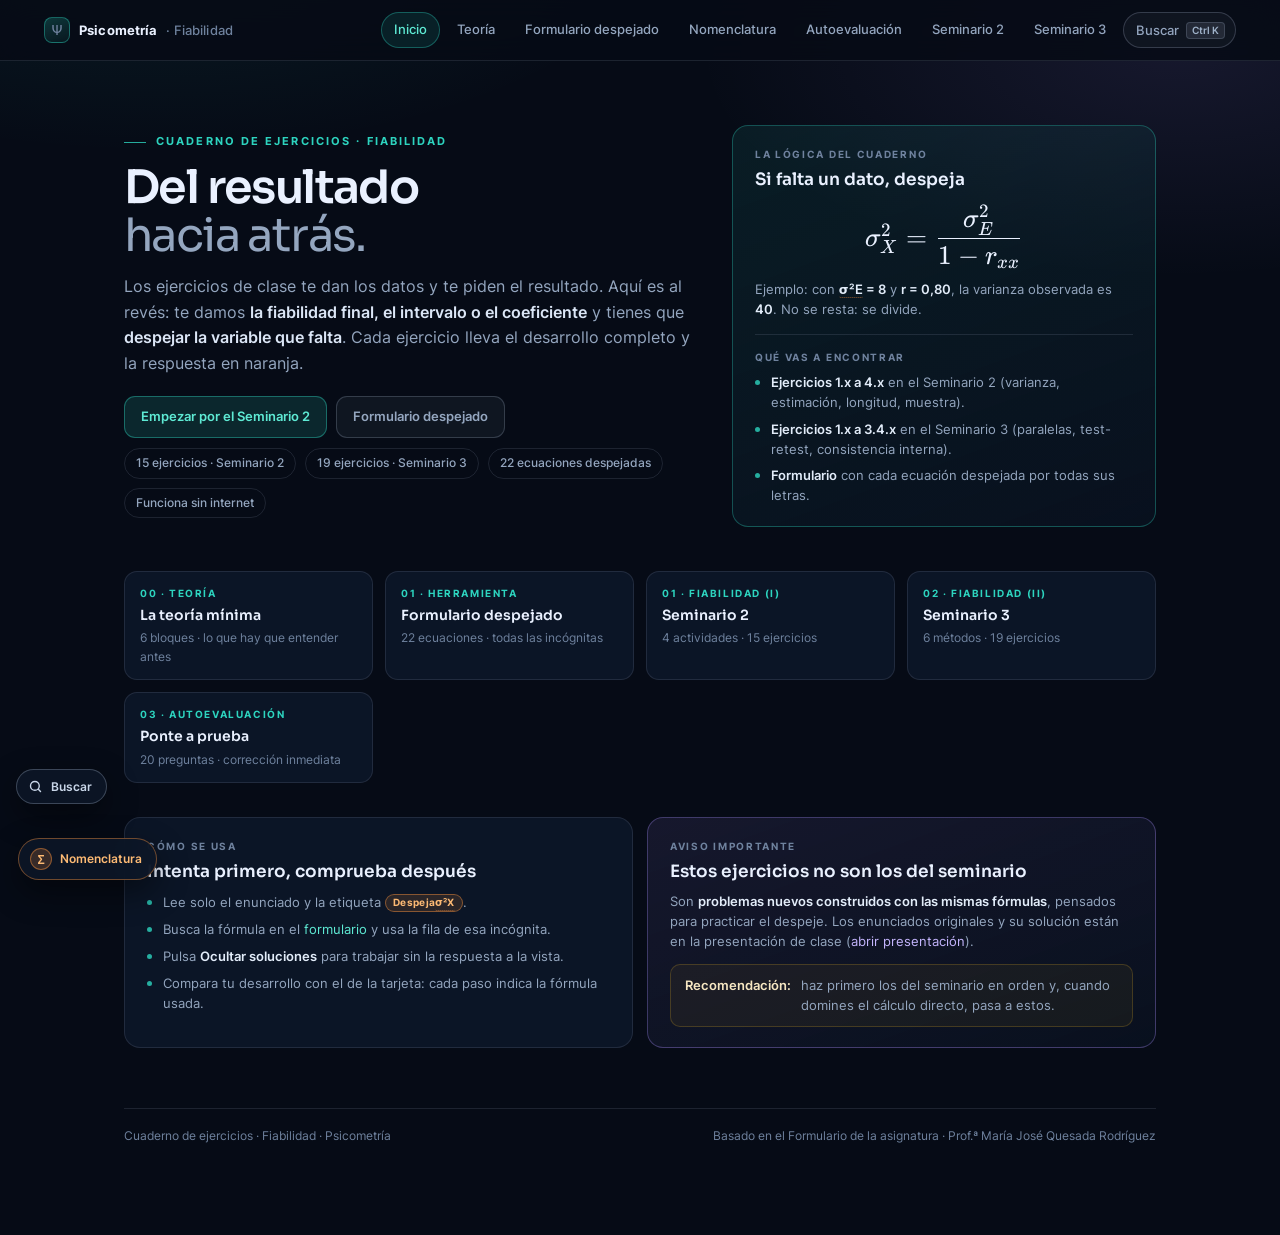
==== ejercicios/index.html @ 7c45e70c "Fiabilidad (Seminarios 2 y 3): presentacion, ejercicios, formulario, nomenclatura y autoevaluacion" ====
<!DOCTYPE html>
<html lang="es">
<head>
<meta charset="UTF-8">
<meta name="viewport" content="width=device-width, initial-scale=1.0">
<meta name="theme-color" content="#060b16">
<title>Cuaderno de ejercicios · Fiabilidad</title>
<meta name="description" content="Ejercicios inversos de fiabilidad (Seminarios 2 y 3) con formulario despejado y soluciones paso a paso.">
<link rel="icon" type="image/svg+xml" href="assets/favicon.svg">
<link rel="stylesheet" href="assets/vendor/katex/katex.min.css">
<link rel="stylesheet" href="assets/css/ejercicios.css">
<link rel="stylesheet" href="assets/css/glosario.css">
<link rel="stylesheet" href="assets/css/buscador.css">
</head>
<body class="ejercicios">

<header class="topbar">
  <a class="brand" href="index.html"><span class="brand__mark">Ψ</span><b>Psicometría</b> <span>· Fiabilidad</span></a>
  <nav class="topnav" aria-label="Secciones">
    <a href="index.html" class="is-active">Inicio</a>
    <a href="teoria.html">Teoría</a>
    <a href="formulario.html">Formulario despejado</a>
    <a href="nomenclatura.html">Nomenclatura</a>
    <a href="autoevaluacion.html">Autoevaluación</a>
    <a href="seminario2.html">Seminario 2</a>
    <a href="seminario3.html">Seminario 3</a>
  </nav>
</header>

<main class="wrap">

<section class="hero">
  <div>
    <div class="eyebrow">Cuaderno de ejercicios · Fiabilidad</div>
    <h1>Del resultado<br><span class="thin">hacia atrás.</span></h1>
    <p class="lead">
      Los ejercicios de clase te dan los datos y te piden el resultado. Aquí es al revés:
      te damos <b>la fiabilidad final, el intervalo o el coeficiente</b> y tienes que
      <b>despejar la variable que falta</b>. Cada ejercicio lleva el desarrollo completo y
      la respuesta en naranja.
    </p>
    <div class="tools">
      <a class="btn" href="seminario2.html">Empezar por el Seminario 2</a>
      <a class="btn btn--ghost" href="formulario.html">Formulario despejado</a>
    </div>
    <div class="tools" style="margin-top:10px">
      <span class="chip">15 ejercicios · Seminario 2</span>
      <span class="chip">19 ejercicios · Seminario 3</span>
      <span class="chip">22 ecuaciones despejadas</span>
      <span class="chip">Funciona sin internet</span>
    </div>
  </div>

  <aside class="card card--accent">
    <div class="card__label">La lógica del cuaderno</div>
    <div class="card__title">Si falta un dato, despeja</div>
    <div class="bigfx">\( \sigma^2_X=\dfrac{\sigma^2_E}{1-r_{xx}} \)</div>
    <div class="card__text">Ejemplo: con <b>σ²E = 8</b> y <b>r = 0,80</b>, la varianza observada es <b>40</b>. No se resta: se divide.</div>
    <div class="hr"></div>
    <div class="card__label" style="margin-top:10px">Qué vas a encontrar</div>
    <ul class="list">
      <li><b>Ejercicios 1.x a 4.x</b> en el Seminario 2 (varianza, estimación, longitud, muestra).</li>
      <li><b>Ejercicios 1.x a 3.4.x</b> en el Seminario 3 (paralelas, test-retest, consistencia interna).</li>
      <li><b>Formulario</b> con cada ecuación despejada por todas sus letras.</li>
    </ul>
  </aside>
</section>

<section style="margin-top:44px">
  <div class="toc">
    <a href="teoria.html">
      <div class="toc__n">00 · Teoría</div>
      <div class="toc__t">La teoría mínima</div>
      <div class="toc__d">6 bloques · lo que hay que entender antes</div>
    </a>
    <a href="formulario.html">
      <div class="toc__n">01 · Herramienta</div>
      <div class="toc__t">Formulario despejado</div>
      <div class="toc__d">22 ecuaciones · todas las incógnitas</div>
    </a>
    <a href="seminario2.html">
      <div class="toc__n">01 · Fiabilidad (I)</div>
      <div class="toc__t">Seminario 2</div>
      <div class="toc__d">4 actividades · 15 ejercicios</div>
    </a>
    <a href="seminario3.html">
      <div class="toc__n">02 · Fiabilidad (II)</div>
      <div class="toc__t">Seminario 3</div>
      <div class="toc__d">6 métodos · 19 ejercicios</div>
    </a>
    <a href="autoevaluacion.html">
      <div class="toc__n">03 · Autoevaluación</div>
      <div class="toc__t">Ponte a prueba</div>
      <div class="toc__d">20 preguntas · corrección inmediata</div>
    </a>
  </div>
</section>

<section style="margin-top:34px" class="grid2">
  <div class="card">
    <div class="card__label">Cómo se usa</div>
    <div class="card__title">Intenta primero, comprueba después</div>
    <ul class="list">
      <li>Lee solo el enunciado y la etiqueta <span class="qtag">Despeja σ²X</span>.</li>
      <li>Busca la fórmula en el <a href="formulario.html" style="color:var(--teal-l)">formulario</a> y usa la fila de esa incógnita.</li>
      <li>Pulsa <b>Ocultar soluciones</b> para trabajar sin la respuesta a la vista.</li>
      <li>Compara tu desarrollo con el de la tarjeta: cada paso indica la fórmula usada.</li>
    </ul>
  </div>
  <div class="card card--violet">
    <div class="card__label">Aviso importante</div>
    <div class="card__title">Estos ejercicios no son los del seminario</div>
    <div class="card__text">
      Son <b>problemas nuevos construidos con las mismas fórmulas</b>, pensados para practicar el despeje.
      Los enunciados originales y su solución están en la presentación de clase
      (<a href="../presentacion/index.html" style="color:var(--violet-l)">abrir presentación</a>).
    </div>
    <div class="note"><b>Recomendación:</b> haz primero los del seminario en orden y, cuando domines el cálculo directo, pasa a estos.</div>
  </div>
</section>

<div class="foot">
  <span>Cuaderno de ejercicios · Fiabilidad · Psicometría</span>
  <span>Basado en el Formulario de la asignatura · Prof.ª María José Quesada Rodríguez</span>
</div>

</main>

<script src="assets/vendor/katex/katex.min.js"></script>
<script src="assets/vendor/katex/auto-render.min.js"></script>
<script src="assets/js/ejercicios.js"></script>
<script src="assets/js/indice.js"></script>
<script src="assets/js/glosario.js"></script>
<script src="assets/js/buscador.js"></script>
</body>
</html>
---- ejercicios/assets/css/ejercicios.css ----
/* =========================================================
   Cuaderno de ejercicios · Fiabilidad
   Estilos propios (documento con scroll, no diapositivas)
   ========================================================= */

@font-face{font-family:'Inter';src:url('../fonts/inter-400.woff2') format('woff2');font-weight:400;font-style:normal;font-display:swap}
@font-face{font-family:'Inter';src:url('../fonts/inter-500.woff2') format('woff2');font-weight:500;font-style:normal;font-display:swap}
@font-face{font-family:'Inter';src:url('../fonts/inter-600.woff2') format('woff2');font-weight:600;font-style:normal;font-display:swap}
@font-face{font-family:'Inter';src:url('../fonts/inter-700.woff2') format('woff2');font-weight:700;font-style:normal;font-display:swap}
@font-face{font-family:'Sora';src:url('../fonts/sora-400.woff2') format('woff2');font-weight:400;font-style:normal;font-display:swap}
@font-face{font-family:'Sora';src:url('../fonts/sora-500.woff2') format('woff2');font-weight:500;font-style:normal;font-display:swap}
@font-face{font-family:'Sora';src:url('../fonts/sora-600.woff2') format('woff2');font-weight:600;font-style:normal;font-display:swap}
@font-face{font-family:'Sora';src:url('../fonts/sora-700.woff2') format('woff2');font-weight:700;font-style:normal;font-display:swap}

:root{
  --bg:#060b16;
  --bg-2:#0a1322;
  --ink:#eaf1ff;
  --muted:#94a6bf;
  --muted-2:#6f829e;
  --teal:#2dd4bf;
  --teal-l:#5eead4;
  --amber:#fbbf24;
  --amber-l:#fcd34d;
  --violet:#a78bfa;
  --violet-l:#c4b5fd;
  --rose:#fb7185;
  --blue:#60a5fa;
  --orange:#fb923c;
  --orange-l:#fdba74;
  --orange-soft:rgba(251,146,60,.13);
  --orange-line:rgba(251,146,60,.45);
  --line:rgba(148,163,184,.16);
  --line-strong:rgba(148,163,184,.28);
  --card:rgba(15,26,45,.72);
  --font-body:'Inter',system-ui,-apple-system,'Segoe UI',sans-serif;
  --font-display:'Sora','Inter',system-ui,sans-serif;
  --radius:16px;
}

*,*::before,*::after{box-sizing:border-box}
html{scroll-behavior:smooth}
body{
  margin:0;
  background:
    radial-gradient(900px 420px at 12% -8%,rgba(45,212,191,.10),transparent 60%),
    radial-gradient(800px 380px at 92% 4%,rgba(167,139,250,.10),transparent 60%),
    var(--bg);
  color:var(--ink);
  font-family:var(--font-body);
  font-size:16px;
  line-height:1.6;
  -webkit-font-smoothing:antialiased;
}
h1,h2,h3,h4{font-family:var(--font-display);font-weight:600;letter-spacing:-.02em;margin:0}
p{margin:0}
a{color:inherit;text-decoration:none}
::selection{background:rgba(45,212,191,.35);color:#fff}

/* ---------- Barra superior ---------- */
.topbar{
  position:sticky;top:0;z-index:50;
  display:flex;align-items:center;gap:18px;
  padding:12px clamp(16px,4vw,44px);
  background:rgba(6,11,22,.86);
  backdrop-filter:blur(14px);
  border-bottom:1px solid var(--line);
}
.brand{display:flex;align-items:center;gap:9px;font-size:13px;font-weight:600;letter-spacing:.01em}
.brand__mark{
  width:26px;height:26px;border-radius:8px;display:grid;place-items:center;
  background:linear-gradient(160deg,rgba(45,212,191,.22),rgba(45,212,191,.06));
  border:1px solid rgba(45,212,191,.4);color:var(--teal-l);font-size:14px;
}
.brand span{color:var(--muted-2);font-weight:500}
.topnav{display:flex;gap:4px;margin-left:auto;flex-wrap:wrap}
.topnav a{
  font-size:12.5px;font-weight:500;color:var(--muted);
  padding:7px 12px;border-radius:99px;border:1px solid transparent;
  transition:.18s ease;white-space:nowrap;
}
.topnav a:hover{color:var(--ink);background:rgba(148,163,184,.08)}
.topnav a.is-active{color:var(--teal-l);border-color:rgba(45,212,191,.35);background:rgba(45,212,191,.10)}

/* ---------- Contenedor ---------- */
.wrap{max-width:1120px;margin:0 auto;padding:clamp(22px,4vw,46px) clamp(16px,4vw,44px) 90px}

/* ---------- Cabecera de página ---------- */
.eyebrow{
  display:flex;align-items:center;gap:10px;
  font-size:10.5px;font-weight:700;letter-spacing:.2em;text-transform:uppercase;color:var(--teal);
}
.eyebrow::before{content:"";width:22px;height:1px;background:currentColor;opacity:.8}
.eyebrow--violet{color:var(--violet-l)}
.eyebrow--amber{color:var(--amber-l)}
h1{font-size:clamp(30px,4.6vw,46px);line-height:1.06;letter-spacing:-.035em;margin-top:12px}
h1 .thin{color:var(--muted);font-weight:400}
.lead{color:var(--muted);font-size:15.5px;line-height:1.65;max-width:760px;margin-top:14px}
.lead b{color:#dbe6f6;font-weight:600}

/* ---------- Herramientas ---------- */
.tools{display:flex;gap:9px;flex-wrap:wrap;margin-top:20px;align-items:center}
.btn{
  display:inline-flex;align-items:center;gap:8px;
  padding:10px 16px;border-radius:11px;cursor:pointer;
  font-size:12.5px;font-weight:600;font-family:inherit;
  border:1px solid rgba(45,212,191,.4);
  background:rgba(45,212,191,.14);color:var(--teal-l);
  transition:.18s ease;
}
.btn:hover{background:rgba(45,212,191,.22);transform:translateY(-1px)}
.btn--ghost{border-color:var(--line-strong);background:rgba(148,163,184,.07);color:var(--muted)}
.btn--ghost:hover{background:rgba(148,163,184,.12);color:var(--ink)}
.chip{
  display:inline-flex;align-items:center;gap:6px;
  font-size:11.5px;font-weight:500;color:var(--muted);
  padding:5px 11px;border-radius:99px;border:1px solid var(--line);
}

/* ---------- Índice ---------- */
.toc{display:grid;grid-template-columns:repeat(auto-fit,minmax(220px,1fr));gap:12px;margin-top:26px}
.toc a{
  display:block;padding:13px 15px;border-radius:13px;
  border:1px solid var(--line);background:var(--card);
  transition:.18s ease;
}
.toc a:hover{border-color:var(--line-strong);transform:translateY(-2px)}
.toc__n{font-size:10px;letter-spacing:.16em;text-transform:uppercase;color:var(--teal);font-weight:700}
.toc__t{font-family:var(--font-display);font-size:14px;font-weight:600;margin-top:3px}
.toc__d{font-size:11.5px;color:var(--muted-2);margin-top:3px}

/* ---------- Secciones ---------- */
.act{margin-top:52px;scroll-margin-top:90px}
.act__head{display:flex;align-items:flex-start;gap:16px;padding-bottom:14px;border-bottom:1px solid var(--line)}
.act__badge{
  flex:0 0 auto;display:grid;place-items:center;
  min-width:52px;height:52px;padding:0 10px;border-radius:14px;
  font-family:var(--font-display);font-size:15px;font-weight:700;
  background:linear-gradient(160deg,rgba(45,212,191,.20),rgba(45,212,191,.05));
  border:1px solid rgba(45,212,191,.35);color:var(--teal-l);
}
.act__badge--violet{background:linear-gradient(160deg,rgba(167,139,250,.22),rgba(167,139,250,.05));border-color:rgba(167,139,250,.4);color:var(--violet-l)}
.act__title{font-size:clamp(20px,2.6vw,27px);line-height:1.2}
.act__sub{font-size:13px;color:var(--muted);margin-top:5px;max-width:820px}
.act__eq{
  margin-left:auto;flex:0 0 auto;padding:9px 14px;border-radius:11px;
  background:rgba(45,212,191,.07);border:1px solid rgba(45,212,191,.22);
  font-size:13px;color:#dff7f2;
}

/* ---------- Tarjeta de ejercicio ---------- */
.ex{
  margin-top:18px;border-radius:var(--radius);overflow:hidden;
  border:1px solid var(--line);background:var(--card);
  scroll-margin-top:84px;
}
.ex__head{
  display:flex;align-items:center;gap:12px;flex-wrap:wrap;
  padding:13px 18px;border-bottom:1px solid var(--line);
  background:rgba(10,19,34,.6);
}
.ex__num{
  display:inline-flex;align-items:center;justify-content:center;
  padding:3px 10px;border-radius:99px;
  font-size:11px;font-weight:700;letter-spacing:.05em;
  background:rgba(45,212,191,.14);border:1px solid rgba(45,212,191,.42);color:var(--teal-l);
}
.ex__kind{font-size:11px;font-weight:600;letter-spacing:.1em;text-transform:uppercase;color:var(--muted-2)}
.ex__desp{
  margin-left:auto;display:inline-flex;align-items:center;gap:7px;
  font-size:11px;font-weight:600;color:var(--orange-l);
  padding:3px 10px;border-radius:99px;
  background:var(--orange-soft);border:1px solid var(--orange-line);
  white-space:nowrap;
}
.ex__body{padding:18px 20px 20px}
.ex__q{font-size:14.5px;line-height:1.65;color:#cdd9ea}
.ex__q b{color:#f2f7ff;font-weight:600}
.ex__data{
  margin-top:11px;padding:10px 14px;border-radius:10px;
  background:rgba(96,165,250,.06);border-left:3px solid rgba(96,165,250,.6);
  font-size:13.5px;color:#d8e6f7;overflow-x:auto;
}

/* ---------- Desarrollo ---------- */
.sol{margin-top:15px;border-top:1px dashed rgba(148,163,184,.22);padding-top:14px}

/* Botón: fórmula y despeje paso a paso */
.deriv{
  margin-top:12px;border-radius:12px;
  border:1px solid rgba(167,139,250,.28);
  background:linear-gradient(160deg,rgba(167,139,250,.07),rgba(10,19,34,.4));
  overflow:hidden;
}
.deriv>summary{
  list-style:none;cursor:pointer;
  display:flex;align-items:center;gap:9px;
  padding:10px 14px;
  font-size:11.8px;font-weight:600;color:#c4b5fd;
  background:rgba(167,139,250,.07);
  transition:.15s ease;
}
.deriv>summary::-webkit-details-marker{display:none}
details.deriv>summary::before,
details.deriv[open]>summary::before{content:none}
.deriv>summary:hover{background:rgba(167,139,250,.14);color:#e3dbff}
.deriv__ico{
  display:grid;place-items:center;width:20px;height:20px;border-radius:6px;
  background:rgba(167,139,250,.18);border:1px solid rgba(167,139,250,.45);
  font-family:'Sora','Inter',sans-serif;font-size:11px;font-weight:700;color:#ddd3ff;font-style:italic;
}
.deriv>summary::after{
  content:"＋";margin-left:auto;color:#a78bfa;font-size:12px;
}
.deriv[open]>summary::after{content:"−"}
.deriv__body{padding:2px 16px 14px}
.deriv__lbl{
  font-size:9.5px;letter-spacing:.16em;text-transform:uppercase;
  color:#a78bfa;font-weight:700;margin:12px 0 5px;
}
.deriv__name{
  font-family:var(--font-display);font-size:13.5px;font-weight:600;color:#e6dcff;
  margin:0 0 2px;line-height:1.3;
}
.deriv__syms{
  display:flex;flex-wrap:wrap;gap:5px 8px;margin-top:8px;
  font-size:11px;color:var(--muted);
}
.deriv__syms span{
  display:inline-flex;align-items:baseline;gap:5px;
  padding:3px 8px;border-radius:7px;
  background:rgba(167,139,250,.07);border:1px solid rgba(167,139,250,.2);
}
.deriv__syms b{color:#e9e1ff;font-weight:700;font-size:11.5px}
.deriv__syms span::after{content:none}
.deriv__body .fx{background:rgba(167,139,250,.05);border-left-color:rgba(167,139,250,.55)}
.deriv__foot{
  margin-top:12px;padding-top:9px;border-top:1px dashed rgba(148,163,184,.18);
  font-size:11px;color:var(--muted-2);
}
.deriv__foot a{color:#fdba74;font-weight:600;border-bottom:1px dotted rgba(253,186,116,.5)}
.sol__head{
  display:flex;align-items:center;gap:8px;
  font-size:10px;font-weight:700;letter-spacing:.16em;text-transform:uppercase;color:var(--muted-2);
  margin-bottom:10px;
}
.sol__head::after{content:"";flex:1;height:1px;background:var(--line)}
.steps{display:flex;flex-direction:column;gap:10px;margin:0;padding:0;list-style:none}
.step{display:flex;gap:11px;align-items:flex-start}
.step__n{
  flex:0 0 auto;display:grid;place-items:center;
  width:20px;height:20px;border-radius:6px;margin-top:2px;
  background:rgba(45,212,191,.12);border:1px solid rgba(45,212,191,.3);
  color:var(--teal-l);font-size:10.5px;font-weight:700;
}
.step__tx{font-size:13.5px;line-height:1.6;color:#c3d1e3;min-width:0}
.step__tx b{color:#eef5ff;font-weight:600}

/* Fórmulas */
.fx{
  margin-top:7px;padding:9px 13px;border-radius:9px;
  background:rgba(45,212,191,.055);border-left:2px solid var(--teal);
  overflow-x:auto;font-size:14.5px;color:#e6f7f4;
}
.fx--amber{background:rgba(251,191,36,.05);border-left-color:var(--amber)}
.fx--violet{background:rgba(167,139,250,.06);border-left-color:var(--violet)}
.fx--plain{background:rgba(148,163,184,.05);border-left-color:var(--line-strong)}
.fx .katex-display{text-align:left;margin:.25em 0!important}
.fx .katex-display>.katex{text-align:left}
.katex{font-size:1.04em}
.katex-display{margin:.35em 0!important}

/* Respuesta */
.ans{
  display:flex;align-items:flex-start;gap:12px;flex-wrap:wrap;
  margin-top:14px;padding:13px 16px;border-radius:12px;
  background:linear-gradient(95deg,rgba(251,146,60,.13),rgba(251,146,60,.03));
  border:1px solid var(--orange-line);
}
.ans__lbl{
  font-size:10px;font-weight:700;letter-spacing:.16em;text-transform:uppercase;
  color:var(--orange-l);padding-top:3px;
}
.ans__val{font-size:15px;font-weight:600;color:var(--orange-l);flex:1;min-width:220px}
.ans__val b{color:#ffe6cf;font-weight:700}
.ans__val .fx{color:var(--orange-l)}

/* Nota / aviso */
.note{
  display:flex;gap:10px;align-items:flex-start;
  margin-top:12px;padding:11px 14px;border-radius:10px;
  font-size:12.5px;line-height:1.55;color:var(--muted);
  background:rgba(251,191,36,.05);border:1px solid rgba(251,191,36,.2);
}
.note b{color:#f5e6c2;font-weight:600}
.note--key{background:rgba(45,212,191,.05);border-color:rgba(45,212,191,.2)}
.note--key b{color:#c9f6ee}

/* ---------- Tablas ---------- */
.table-wrap{margin-top:12px;overflow:auto;border-radius:11px;border:1px solid var(--line)}
table{width:100%;border-collapse:collapse;font-size:12.5px;font-variant-numeric:tabular-nums}
th{
  text-align:left;padding:9px 12px;font-size:10px;letter-spacing:.12em;text-transform:uppercase;
  color:var(--muted-2);font-weight:700;background:rgba(10,19,34,.7);border-bottom:1px solid var(--line);
}
td{padding:8px 12px;border-top:1px solid rgba(148,163,184,.08);color:#c9d6e8;vertical-align:top}
tbody tr:hover td{background:rgba(45,212,191,.04)}
td.num{text-align:right;font-variant-numeric:tabular-nums;white-space:nowrap}
td.ansT{color:var(--orange-l);font-weight:600;white-space:nowrap}
td code{font-size:12px}
.table--vars td:first-child{width:96px;font-weight:600;color:#eaf2ff;white-space:nowrap}

/* ---------- Formulario ---------- */
.eq{
  margin-top:16px;padding:18px 20px;border-radius:var(--radius);
  border:1px solid var(--line);background:var(--card);
  scroll-margin-top:90px;
}
.eq__top{display:flex;align-items:center;gap:12px;flex-wrap:wrap}
.eq__n{
  font-size:10px;font-weight:700;letter-spacing:.14em;text-transform:uppercase;
  color:var(--teal);padding:3px 9px;border-radius:99px;
  background:rgba(45,212,191,.1);border:1px solid rgba(45,212,191,.3);
}
.eq__name{font-family:var(--font-display);font-size:15px;font-weight:600}
.eq__where{margin-left:auto;font-size:11px;color:var(--muted-2)}
.eq__main{
  margin-top:14px;padding:14px 18px;border-radius:12px;
  background:rgba(45,212,191,.06);border:1px solid rgba(45,212,191,.22);
  text-align:center;font-size:16px;overflow-x:auto;
}
.eq__use{font-size:12px;color:var(--muted);margin-top:10px}
.eq__use b{color:#dfe9f7;font-weight:600}

details{margin-top:10px}
summary{
  cursor:pointer;list-style:none;display:inline-flex;align-items:center;gap:8px;
  font-size:11.5px;font-weight:600;color:var(--teal-l);
  padding:6px 12px;border-radius:99px;
  background:rgba(45,212,191,.09);border:1px solid rgba(45,212,191,.28);
}
summary::-webkit-details-marker{display:none}
summary::before{content:"+";font-weight:700}
details[open] summary::before{content:"−"}

/* ---------- Portada ---------- */
.hero{display:grid;grid-template-columns:1.15fr .85fr;gap:34px;align-items:center;margin-top:18px}
.card{
  padding:20px 22px;border-radius:var(--radius);
  border:1px solid var(--line);background:var(--card);
}
.card--accent{border-color:rgba(45,212,191,.32);background:linear-gradient(160deg,rgba(45,212,191,.09),rgba(10,19,34,.7))}
.card--violet{border-color:rgba(167,139,250,.32);background:linear-gradient(160deg,rgba(167,139,250,.1),rgba(10,19,34,.7))}
.card__label{font-size:10px;letter-spacing:.17em;text-transform:uppercase;color:var(--muted-2);font-weight:700}
.card__title{font-family:var(--font-display);font-size:17px;font-weight:600;margin-top:4px}
.card__text{font-size:12.5px;line-height:1.6;color:var(--muted);margin-top:7px}
.card__text b{color:#e2ecf9;font-weight:600}
.bigfx{font-size:26px;text-align:center;margin:12px 0}

/* ---------- Listas ---------- */
.hr{height:1px;background:var(--line);border:0;margin:14px 0}
.grid2{display:grid;grid-template-columns:1fr 1fr;gap:14px}
@media (max-width:820px){.grid2{grid-template-columns:1fr}}ul.list{margin:8px 0 0;padding:0;list-style:none;display:flex;flex-direction:column;gap:7px}
ul.list li{position:relative;padding-left:16px;font-size:12.8px;line-height:1.55;color:var(--muted)}
ul.list li::before{content:"";position:absolute;left:0;top:.55em;width:5px;height:5px;border-radius:50%;background:var(--teal);opacity:.8}
ul.list li b{color:#e2ecf9;font-weight:600}

/* ---------- Etiquetas de pregunta ---------- */
.qtag{
  display:inline-flex;align-items:center;justify-content:center;
  min-width:30px;height:18px;padding:0 7px;border-radius:99px;
  background:var(--orange-soft);border:1px solid var(--orange-line);
  color:var(--orange-l);font-size:10px;font-weight:700;letter-spacing:.03em;
  white-space:nowrap;vertical-align:1px;
}

/* ---------- Pie ---------- */
.foot{
  margin-top:60px;padding-top:18px;border-top:1px solid var(--line);
  display:flex;justify-content:space-between;gap:16px;flex-wrap:wrap;
  font-size:11.5px;color:var(--muted-2);
}

/* ---------- Soluciones ocultas ---------- */
body.hide-sol .sol{display:none}
body.hide-sol .ex{opacity:.96}

/* ---------- Responsive ---------- */
@media (max-width:900px){
  .hero{grid-template-columns:1fr}
  .act__head{flex-wrap:wrap}
  .act__eq{margin-left:0;width:100%}
  .topnav{width:100%;order:3;margin-left:0;overflow:auto}
}
@media (max-width:560px){
  .ex__head{gap:8px}
  .ex__desp{margin-left:0}
  .ans__val{min-width:0}
}

/* ---------- Impresión ---------- */
@media print{
  .topbar,.tools,.toc{display:none!important}
  body{background:#fff;color:#111}
  .ex,.eq,.card{border-color:#ccc;background:#fff;break-inside:avoid}
  .ex__q,.lead,.step__tx,.card__text,td{color:#222}
  .ans{background:#fff6ec;border-color:#e9a15c}
  .ans__val,.ans__lbl,.ex__desp{color:#b45309}
  .fx{background:#f6f7f9;border-left-color:#999}
  .note{background:#f7f7f7;border-color:#ddd}
}
---- ejercicios/assets/css/glosario.css ----
/* =========================================================
   Nomenclatura · tooltips y panel
   ========================================================= */

/* Palabra/símbolo interactivo */
.g-term{
  border-bottom:1px dotted rgba(251,146,60,.55);
  cursor:help;
  transition:background .15s ease, color .15s ease;
  border-radius:2px;
}
.g-term:hover,
.g-term:focus-visible{
  background:rgba(251,146,60,.16);
  color:#ffe0c2;
  outline:none;
}

/* Tarjeta flotante */
.g-card{
  position:fixed;
  z-index:12000;
  width:max-content;
  max-width:352px;
  padding:14px 16px 13px;
  border-radius:14px;
  background:linear-gradient(165deg,rgba(20,32,54,.99),rgba(8,15,27,.99));
  border:1px solid rgba(251,146,60,.42);
  box-shadow:0 22px 60px rgba(0,0,0,.6),0 0 0 1px rgba(0,0,0,.3);
  color:#d8e4f4;
  font-family:'Inter',system-ui,-apple-system,'Segoe UI',sans-serif;
  font-size:12.3px;
  line-height:1.5;
  opacity:0;
  transform:translateY(6px);
  transition:opacity .13s ease, transform .13s ease;
  pointer-events:none;
}
.g-card.is-on{opacity:1;transform:none}
.g-card__top{display:flex;align-items:baseline;gap:9px;flex-wrap:wrap;padding-bottom:8px;border-bottom:1px solid rgba(148,163,184,.16)}
.g-card__sym{
  font-family:'Sora','Inter',sans-serif;font-size:17px;font-weight:700;color:#fdba74;letter-spacing:-.01em;
}
.g-card__lbl{font-size:10px;letter-spacing:.14em;text-transform:uppercase;color:#94a6bf;font-weight:700}
.g-row{display:flex;gap:9px;align-items:flex-start;margin-top:8px}
.g-badge{
  flex:0 0 auto;padding:1px 7px;border-radius:5px;margin-top:1px;
  font-size:9px;font-weight:800;letter-spacing:.1em;
  background:rgba(45,212,191,.16);border:1px solid rgba(45,212,191,.45);color:#5eead4;
}
.g-badge--den{background:rgba(167,139,250,.16);border-color:rgba(167,139,250,.45);color:#c4b5fd}
.g-row b{color:#f0f7ff;font-weight:600}
.g-sep{height:1px;background:linear-gradient(90deg,rgba(148,163,184,.2),transparent);margin:9px 0 7px}
.g-desc{margin:0;color:#b9c8db;font-size:12.2px}
.g-desc b{color:#ffe0c2}
.g-res{
  margin-top:8px;padding:7px 10px;border-radius:8px;
  background:rgba(251,146,60,.10);border:1px solid rgba(251,146,60,.25);
  color:#fdba74;font-size:11.8px;
}
.g-res b{color:#ffd7ae}

/* Lista de símbolos de una fórmula */
.g-flist{display:flex;flex-direction:column;gap:5px;margin-top:9px}
.g-fitem{display:flex;align-items:baseline;gap:8px;font-size:11.8px}
.g-fitem b{
  font-family:'Sora','Inter',sans-serif;color:#fdba74;min-width:52px;font-weight:600;
}
.g-fitem span{color:#9db0c8}

/* Botón flotante */
.g-fab{
  position:fixed;left:16px;bottom:52px;z-index:11000;
  display:inline-flex;align-items:center;gap:8px;
  padding:9px 14px 9px 11px;border-radius:99px;cursor:pointer;
  background:rgba(12,22,39,.92);
  border:1px solid rgba(251,146,60,.42);
  color:#fdba74;font-family:'Inter',system-ui,sans-serif;font-size:11.5px;font-weight:600;
  box-shadow:0 12px 32px rgba(0,0,0,.45);
  backdrop-filter:blur(10px);
  transition:.16s ease;
}
.g-fab:hover{background:rgba(251,146,60,.14);transform:translateY(-1px)}
.g-fab span{
  display:grid;place-items:center;width:22px;height:22px;border-radius:50%;
  background:rgba(251,146,60,.18);border:1px solid rgba(251,146,60,.45);
  font-family:'Sora',sans-serif;font-size:12px;font-weight:700;
}
.g-fab em{font-style:normal}

/* Panel */
.g-modal{
  position:fixed;inset:0;z-index:13000;display:none;
  background:rgba(3,7,15,.78);
  backdrop-filter:blur(7px);
  padding:3vh 16px;
}
.g-modal.is-open{display:block}
.g-modal__box{
  max-width:1040px;margin:0 auto;max-height:94vh;
  display:flex;flex-direction:column;
  background:#0a1322;border:1px solid rgba(148,163,184,.22);
  border-radius:18px;box-shadow:0 30px 90px rgba(0,0,0,.65);
  overflow:hidden;
  font-family:'Inter',system-ui,-apple-system,sans-serif;
  color:#eaf1ff;
}
.g-modal__head{
  display:flex;gap:20px;justify-content:space-between;align-items:flex-start;
  padding:20px 24px 16px;border-bottom:1px solid rgba(148,163,184,.16);
}
.g-modal__eyebrow{font-size:9.5px;letter-spacing:.2em;text-transform:uppercase;color:#fb923c;font-weight:700}
.g-modal__title{font-family:'Sora','Inter',sans-serif;font-size:22px;font-weight:600;margin:4px 0 6px;letter-spacing:-.02em}
.g-modal__sub{font-size:12px;color:#94a6bf;max-width:720px;line-height:1.55}
.g-modal__sub b{color:#e6eefb}
.g-modal__close{
  flex:0 0 auto;width:32px;height:32px;border-radius:9px;cursor:pointer;
  background:rgba(148,163,184,.1);border:1px solid rgba(148,163,184,.2);
  color:#94a6bf;font-size:14px;
}
.g-modal__close:hover{background:rgba(148,163,184,.18);color:#fff}
.g-modal__scroll{overflow:auto;padding:0 24px 24px}
.g-modal__scroll[hidden]{display:none}

/* Pestañas */
.g-tabs{
  display:flex;gap:6px;padding:0 24px;margin:2px 0 10px;
  border-bottom:1px solid rgba(148,163,184,.16);
}
.g-tab{
  padding:9px 14px;cursor:pointer;font-family:inherit;font-size:12px;font-weight:600;
  color:#829ab5;background:none;border:0;border-bottom:2px solid transparent;margin-bottom:-1px;
}
.g-tab:hover{color:#dbe6f6}
.g-tab.is-on{color:#fdba74;border-bottom-color:#fb923c}

.g-table{width:100%;border-collapse:collapse;font-size:11.8px;color:#c9d6e8}
.g-table thead th{
  position:sticky;top:0;z-index:2;
  text-align:left;padding:10px 10px;
  font-size:9.5px;letter-spacing:.12em;text-transform:uppercase;color:#6f829e;
  background:#0a1322;border-bottom:1px solid rgba(148,163,184,.22);
}
.g-table td{padding:9px 10px;border-bottom:1px solid rgba(148,163,184,.08);vertical-align:top;line-height:1.45}
.g-table tr:hover td{background:rgba(45,212,191,.04)}
.g-table .g-sym{font-family:'Sora','Inter',sans-serif;font-weight:600;color:#fdba74;white-space:nowrap}
.g-table .g-group td{
  padding:14px 10px 6px;background:none;border:0;
  font-size:9.5px;letter-spacing:.16em;text-transform:uppercase;color:#5eead4;font-weight:700;
}
.g-table .g-num{font-size:11px;color:#9db0c8;width:27%}
.g-table .g-num b{color:#eaf1ff;font-weight:600}
.g-table .g-fx{
  font-family:'Sora','Inter',sans-serif;font-size:12px;color:#fdba74;
  white-space:nowrap;line-height:1.4;
}
.g-mini{font-size:10.8px;color:#7f93ad;margin-top:2px}

/* Ajustes para páginas de documento (no presentación) */
body.ejercicios .g-fab{left:18px;bottom:20px}

/* En la presentación: botón compacto para no tapar la barra inferior */
body[data-deck] .g-fab{bottom:10px;padding:7px;border-radius:50%}
body[data-deck] .g-fab em{display:none}
body[data-deck] .g-fab span{width:26px;height:26px;font-size:13px}

@media (max-width:640px){
  .g-card{max-width:calc(100vw - 20px)}
  .g-fab em{display:none}
  .g-modal{padding:0}
  .g-modal__box{max-height:100vh;border-radius:0}
  .g-table .g-num{width:auto}
}
@media print{
  .g-fab,.g-modal,.g-card{display:none!important}
  .g-term{border:0}
}
---- ejercicios/assets/css/buscador.css ----
/* =========================================================
   Buscador · estilos
   ========================================================= */
.b-fab{
  position:fixed;left:16px;bottom:96px;z-index:11000;
  display:inline-flex;align-items:center;gap:8px;
  padding:9px 14px 9px 11px;border-radius:99px;cursor:pointer;
  background:rgba(12,22,39,.92);
  border:1px solid rgba(148,163,184,.35);
  color:#c9d6e8;font-family:'Inter',system-ui,sans-serif;font-size:11.5px;font-weight:600;
  box-shadow:0 12px 32px rgba(0,0,0,.45);
  backdrop-filter:blur(10px);
  transition:.16s ease;
}
.b-fab:hover{background:rgba(148,163,184,.14);transform:translateY(-1px);color:#fff}
.b-fab em{font-style:normal}
body[data-deck] .b-fab{bottom:52px;padding:7px;border-radius:50%}
body[data-deck] .b-fab em{display:none}

/* Botón en la barra superior */
.b-navbtn{
  display:inline-flex;align-items:center;gap:7px;
  font-size:12.5px;font-weight:500;color:var(--muted);
  padding:6px 10px 6px 12px;border-radius:99px;
  border:1px solid var(--line-strong);background:rgba(148,163,184,.06);
  cursor:pointer;font-family:inherit;transition:.16s ease;white-space:nowrap;
}
.b-navbtn:hover{color:var(--ink);background:rgba(148,163,184,.13)}
.b-navbtn kbd{
  font-family:inherit;font-size:9.5px;font-weight:600;
  padding:2px 5px;border-radius:4px;
  background:rgba(148,163,184,.15);border:1px solid rgba(148,163,184,.25);color:#9fb2c9;
}

/* Modal */
.b-modal{
  position:fixed;inset:0;z-index:14000;display:none;
  background:rgba(3,7,15,.8);backdrop-filter:blur(7px);
  padding:9vh 16px 16px;
}
.b-modal.is-open{display:block}
.b-box{
  max-width:720px;margin:0 auto;
  background:#0a1322;border:1px solid rgba(148,163,184,.24);
  border-radius:16px;box-shadow:0 30px 90px rgba(0,0,0,.7);
  overflow:hidden;
  font-family:'Inter',system-ui,-apple-system,sans-serif;color:#eaf1ff;
  display:flex;flex-direction:column;max-height:78vh;
}
.b-row{
  display:flex;align-items:center;gap:11px;
  padding:14px 16px;border-bottom:1px solid rgba(148,163,184,.16);
  color:#8fa6bf;
}
.b-input{
  flex:1;min-width:0;background:none;border:0;outline:none;
  font-family:inherit;font-size:15px;color:#eaf1ff;
}
.b-input::placeholder{color:#63788f}
.b-esc{
  font-family:inherit;font-size:10px;padding:3px 6px;border-radius:5px;
  background:rgba(148,163,184,.12);border:1px solid rgba(148,163,184,.22);color:#8fa6bf;
}
.b-list{overflow:auto;padding:6px}
.b-item{
  display:block;width:100%;text-align:left;cursor:pointer;
  padding:10px 12px;border-radius:10px;border:1px solid transparent;
  background:none;font-family:inherit;color:inherit;
  transition:.12s ease;
}
.b-item.is-on{background:rgba(45,212,191,.08);border-color:rgba(45,212,191,.28)}
.b-item__t{display:block;font-size:13.5px;font-weight:600;color:#f0f7ff;line-height:1.35}
.b-item__n{
  display:inline-block;margin-right:8px;padding:1px 6px;border-radius:5px;
  background:rgba(45,212,191,.14);border:1px solid rgba(45,212,191,.35);
  color:#5eead4;font-size:10.5px;font-weight:700;vertical-align:1px;
}
.b-item__s{display:block;font-size:10.5px;letter-spacing:.06em;text-transform:uppercase;color:#7f93ad;margin-top:2px}
.b-item__x{display:block;font-size:11.8px;color:#a9bbd0;margin-top:4px;line-height:1.45}
.b-item__x mark{background:rgba(251,146,60,.22);color:#ffd7ae;border-radius:3px;padding:0 2px}
.b-empty{padding:22px 16px;font-size:12.5px;color:#7f93ad;text-align:center}
.b-foot{
  display:flex;gap:16px;flex-wrap:wrap;
  padding:9px 16px;border-top:1px solid rgba(148,163,184,.14);
  font-size:10.5px;color:#63788f;
}
.b-foot span{margin-left:auto}
.b-foot span:first-child{margin-left:0}
.b-foot kbd{
  font-family:inherit;font-size:9.5px;padding:1px 4px;margin-right:3px;border-radius:4px;
  background:rgba(148,163,184,.12);border:1px solid rgba(148,163,184,.2);
}

@media (max-width:640px){
  .b-fab em{display:none}
  .b-modal{padding:2vh 8px}
  .b-box{max-height:92vh}
}
@media print{.b-fab,.b-modal,.b-navbtn{display:none!important}}
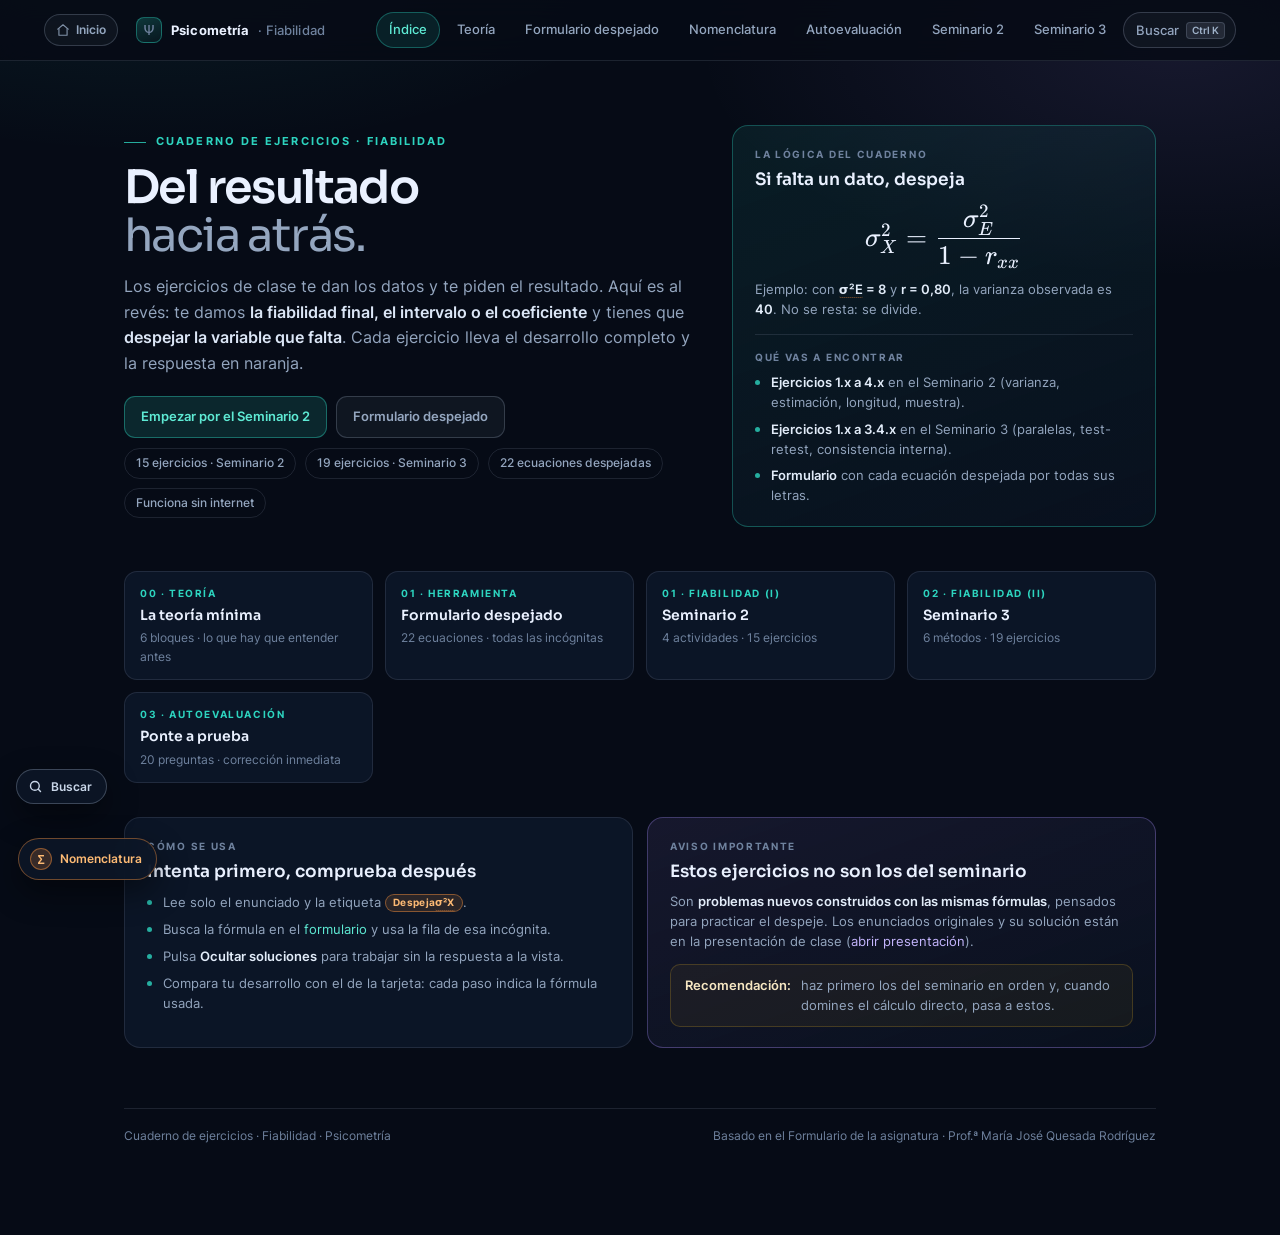
==== commit 486ea96b: "feat: boton Inicio hacia la portada del curso en teoria y ejercicios" ====
--- a/ejercicios/index.html
+++ b/ejercicios/index.html
@@ -15,9 +15,10 @@
 <body class="ejercicios">
 
 <header class="topbar">
+  <a class="homebtn" href="../index.html" title="Volver al inicio"><svg viewBox="0 0 24 24" width="14" height="14" fill="none" stroke="currentColor" stroke-width="2" stroke-linecap="round" stroke-linejoin="round"><path d="M3 10.5L12 3l9 7.5"/><path d="M5 9.5V21h14V9.5"/></svg><span>Inicio</span></a>
   <a class="brand" href="index.html"><span class="brand__mark">Ψ</span><b>Psicometría</b> <span>· Fiabilidad</span></a>
   <nav class="topnav" aria-label="Secciones">
-    <a href="index.html" class="is-active">Inicio</a>
+    <a href="index.html" class="is-active">Índice</a>
     <a href="teoria.html">Teoría</a>
     <a href="formulario.html">Formulario despejado</a>
     <a href="nomenclatura.html">Nomenclatura</a>
--- a/ejercicios/assets/css/ejercicios.css
+++ b/ejercicios/assets/css/ejercicios.css
@@ -57,6 +57,17 @@
 a{color:inherit;text-decoration:none}
 ::selection{background:rgba(45,212,191,.35);color:#fff}
 
+/* Botón Inicio (raíz del sitio) */
+.homebtn{
+  display:inline-flex;align-items:center;gap:6px;flex:0 0 auto;
+  padding:6px 11px;border-radius:99px;
+  font-size:11.5px;font-weight:600;color:var(--muted);
+  border:1px solid var(--line-strong);background:rgba(148,163,184,.06);
+  transition:.16s ease;
+}
+.homebtn:hover{color:var(--ink);background:rgba(148,163,184,.14);border-color:rgba(45,212,191,.4)}
+.homebtn svg{opacity:.85}
+
 /* ---------- Barra superior ---------- */
 .topbar{
   position:sticky;top:0;z-index:50;
@@ -233,6 +244,12 @@
 }
 .deriv__syms b{color:#e9e1ff;font-weight:700;font-size:11.5px}
 .deriv__syms span::after{content:none}
+.deriv__direct{
+  margin-top:10px;padding:9px 12px;border-radius:9px;
+  font-size:11.8px;line-height:1.5;color:#cbb8ff;
+  background:rgba(167,139,250,.09);border:1px dashed rgba(167,139,250,.4);
+}
+.deriv__direct::before{content:"→ ";color:#a78bfa;font-weight:700}
 .deriv__body .fx{background:rgba(167,139,250,.05);border-left-color:rgba(167,139,250,.55)}
 .deriv__foot{
   margin-top:12px;padding-top:9px;border-top:1px dashed rgba(148,163,184,.18);
@@ -295,6 +312,12 @@
 .note b{color:#f5e6c2;font-weight:600}
 .note--key{background:rgba(45,212,191,.05);border-color:rgba(45,212,191,.2)}
 .note--key b{color:#c9f6ee}
+.note__link{
+  display:inline-block;margin-left:6px;white-space:nowrap;
+  color:var(--orange-l);font-weight:600;font-size:11.5px;
+  border-bottom:1px dotted rgba(253,186,116,.55);
+}
+.note__link:hover{color:#ffe0c2;border-bottom-color:#ffe0c2}
 
 /* ---------- Tablas ---------- */
 .table-wrap{margin-top:12px;overflow:auto;border-radius:11px;border:1px solid var(--line)}
